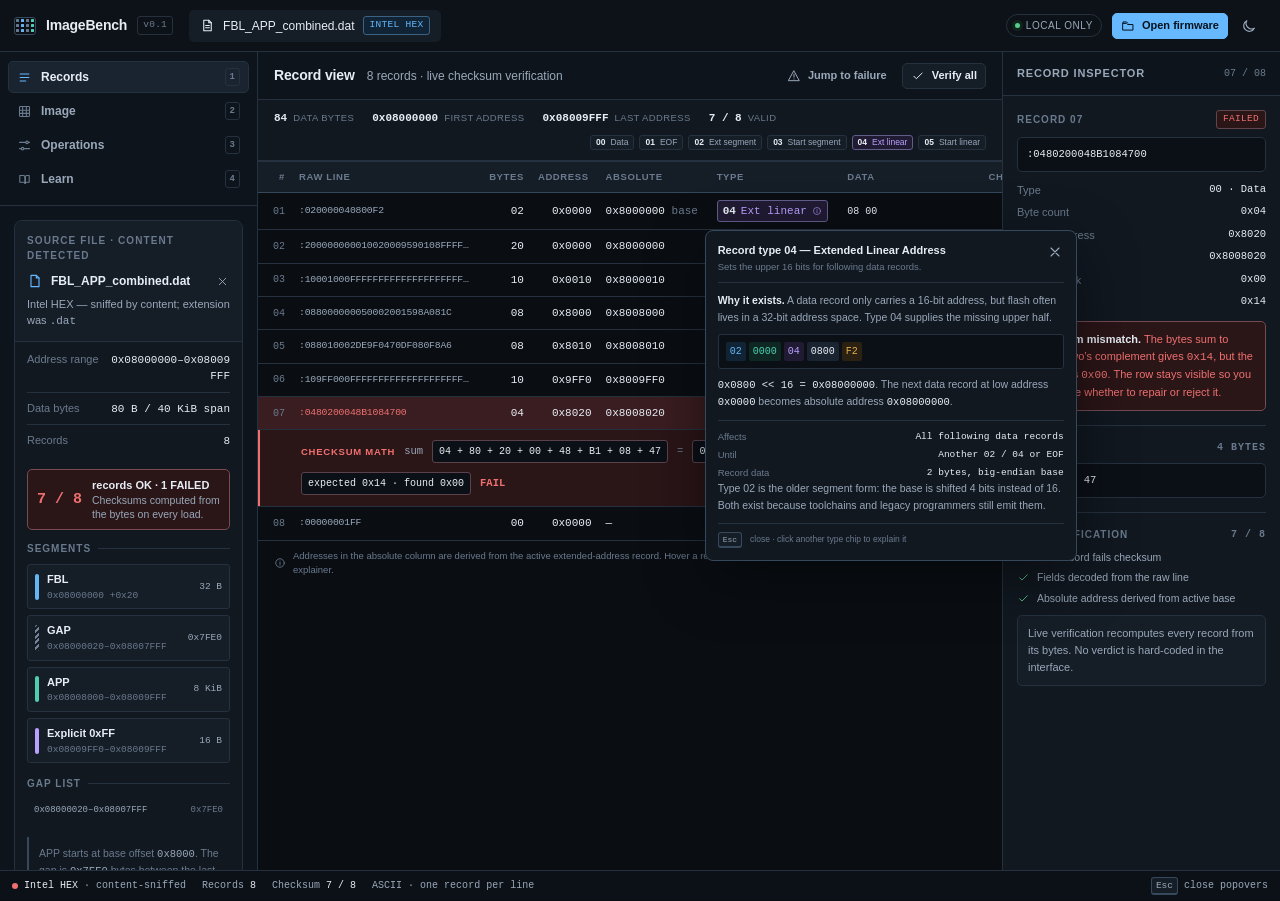
==== design/index.html @ 7b85d3fc "design: persist interactive prototype checkpoint Persist the current interactive OpenDesign prototyp" ====
<!doctype html>
<html lang="en"><head><meta charset="utf-8"><meta name="viewport" content="width=device-width,initial-scale=1"><title>ImageBench — Workbench</title><script>location.replace("prototype/records.html"+location.search+location.hash)</script></head><body><a href="prototype/records.html">Open workbench</a></body></html>
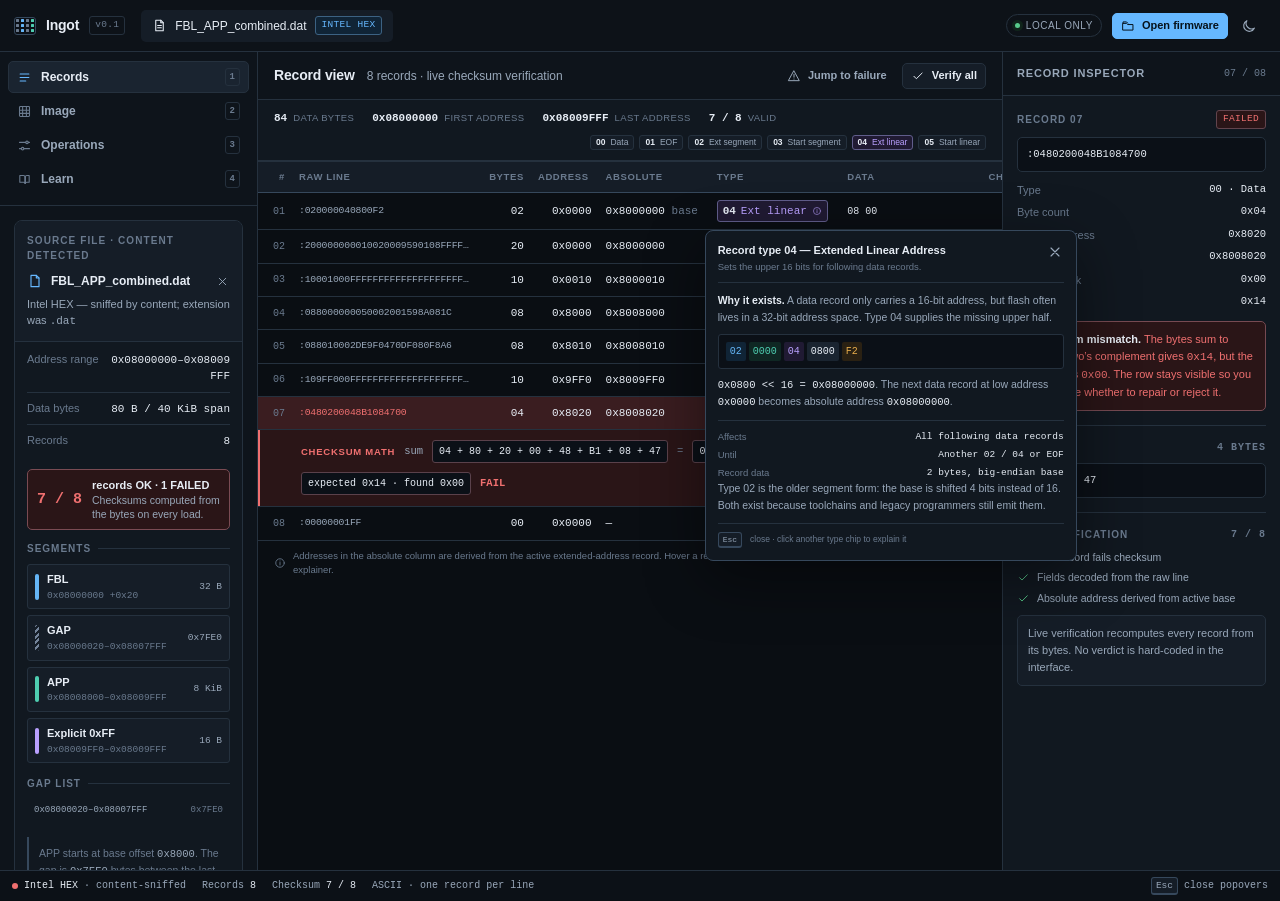
==== commit 602a6340: "chore: rename project from Binlet to Ingot - brand and identifiers across README, AGENTS, spec, i18n" ====
--- a/design/index.html
+++ b/design/index.html
@@ -1,2 +1,2 @@
 <!doctype html>
-<html lang="en"><head><meta charset="utf-8"><meta name="viewport" content="width=device-width,initial-scale=1"><title>ImageBench — Workbench</title><script>location.replace("prototype/records.html"+location.search+location.hash)</script></head><body><a href="prototype/records.html">Open workbench</a></body></html>
+<html lang="en"><head><meta charset="utf-8"><meta name="viewport" content="width=device-width,initial-scale=1"><title>Ingot — Workbench</title><script>location.replace("prototype/records.html"+location.search+location.hash)</script></head><body><a href="prototype/records.html">Open workbench</a></body></html>
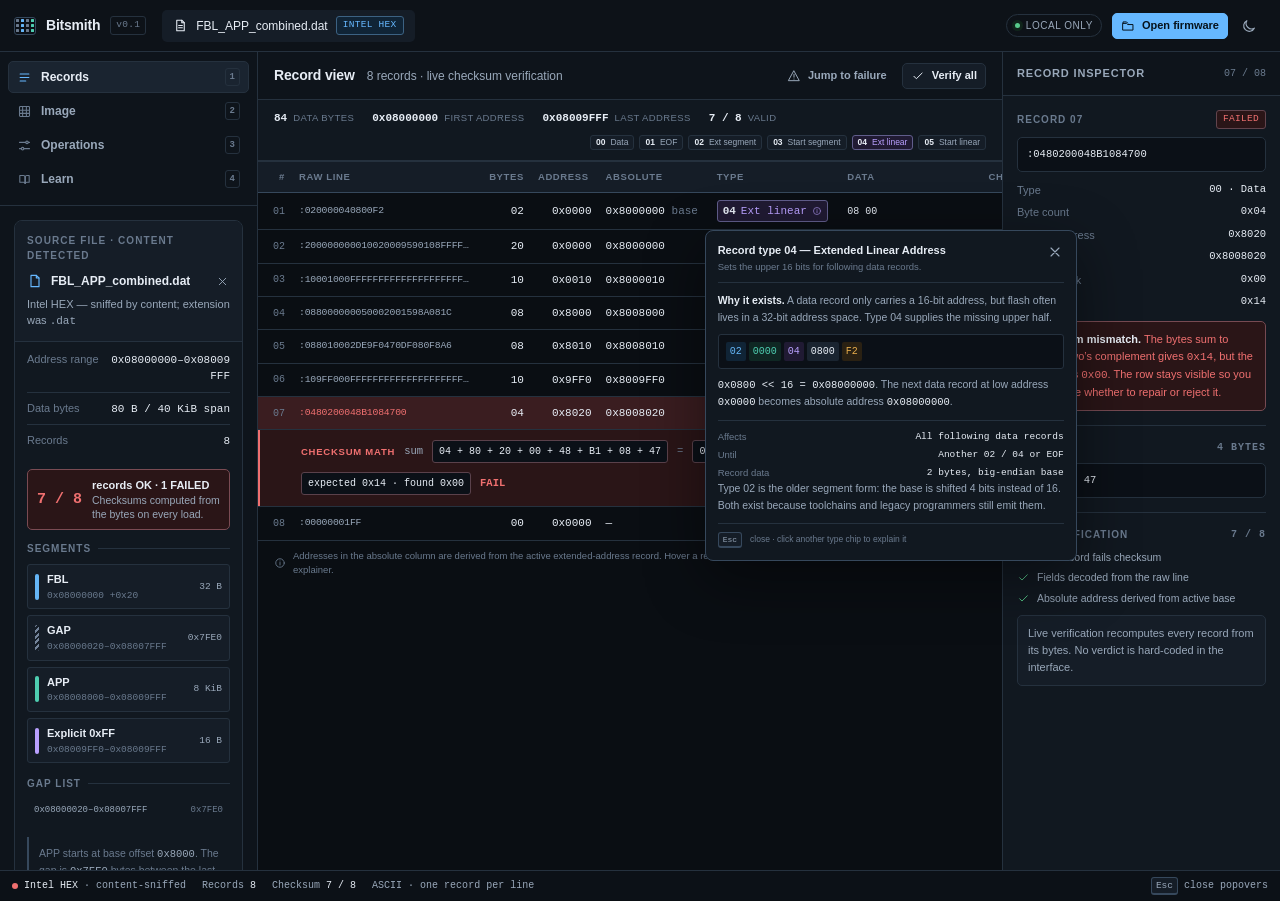
==== commit 8bcae404: "chore: rename project from Ingot to Bitsmith - products use two-word compounds (flashpilot, keyward," ====
--- a/design/index.html
+++ b/design/index.html
@@ -1,2 +1,2 @@
 <!doctype html>
-<html lang="en"><head><meta charset="utf-8"><meta name="viewport" content="width=device-width,initial-scale=1"><title>Ingot — Workbench</title><script>location.replace("prototype/records.html"+location.search+location.hash)</script></head><body><a href="prototype/records.html">Open workbench</a></body></html>
+<html lang="en"><head><meta charset="utf-8"><meta name="viewport" content="width=device-width,initial-scale=1"><title>Bitsmith — Workbench</title><script>location.replace("prototype/records.html"+location.search+location.hash)</script></head><body><a href="prototype/records.html">Open workbench</a></body></html>
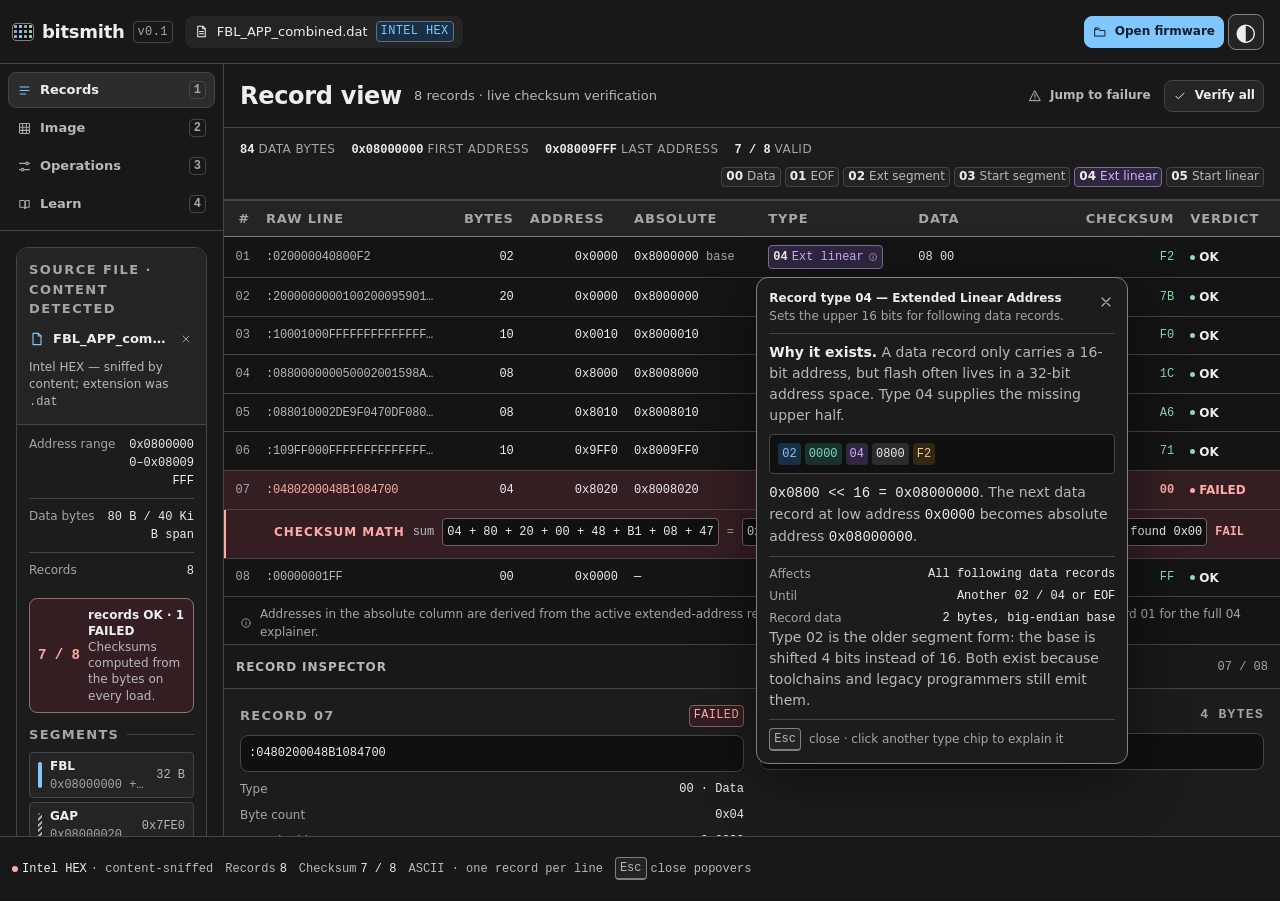
==== commit f9fe410f: "design: enforce the 12px typography floor and add the dark theme Spec pass (2026-11-20-minimal-famil" ====
--- a/design/index.html
+++ b/design/index.html
@@ -1,2 +1,2 @@
 <!doctype html>
-<html lang="en"><head><meta charset="utf-8"><meta name="viewport" content="width=device-width,initial-scale=1"><title>Bitsmith — Workbench</title><script>location.replace("prototype/records.html"+location.search+location.hash)</script></head><body><a href="prototype/records.html">Open workbench</a></body></html>
+<html lang="en"><head><meta charset="utf-8"><meta name="viewport" content="width=device-width,initial-scale=1"><title>bitsmith — Workbench</title><script>location.replace("prototype/records.html"+location.search+location.hash)</script></head><body><a href="prototype/records.html">Open workbench</a></body></html>
